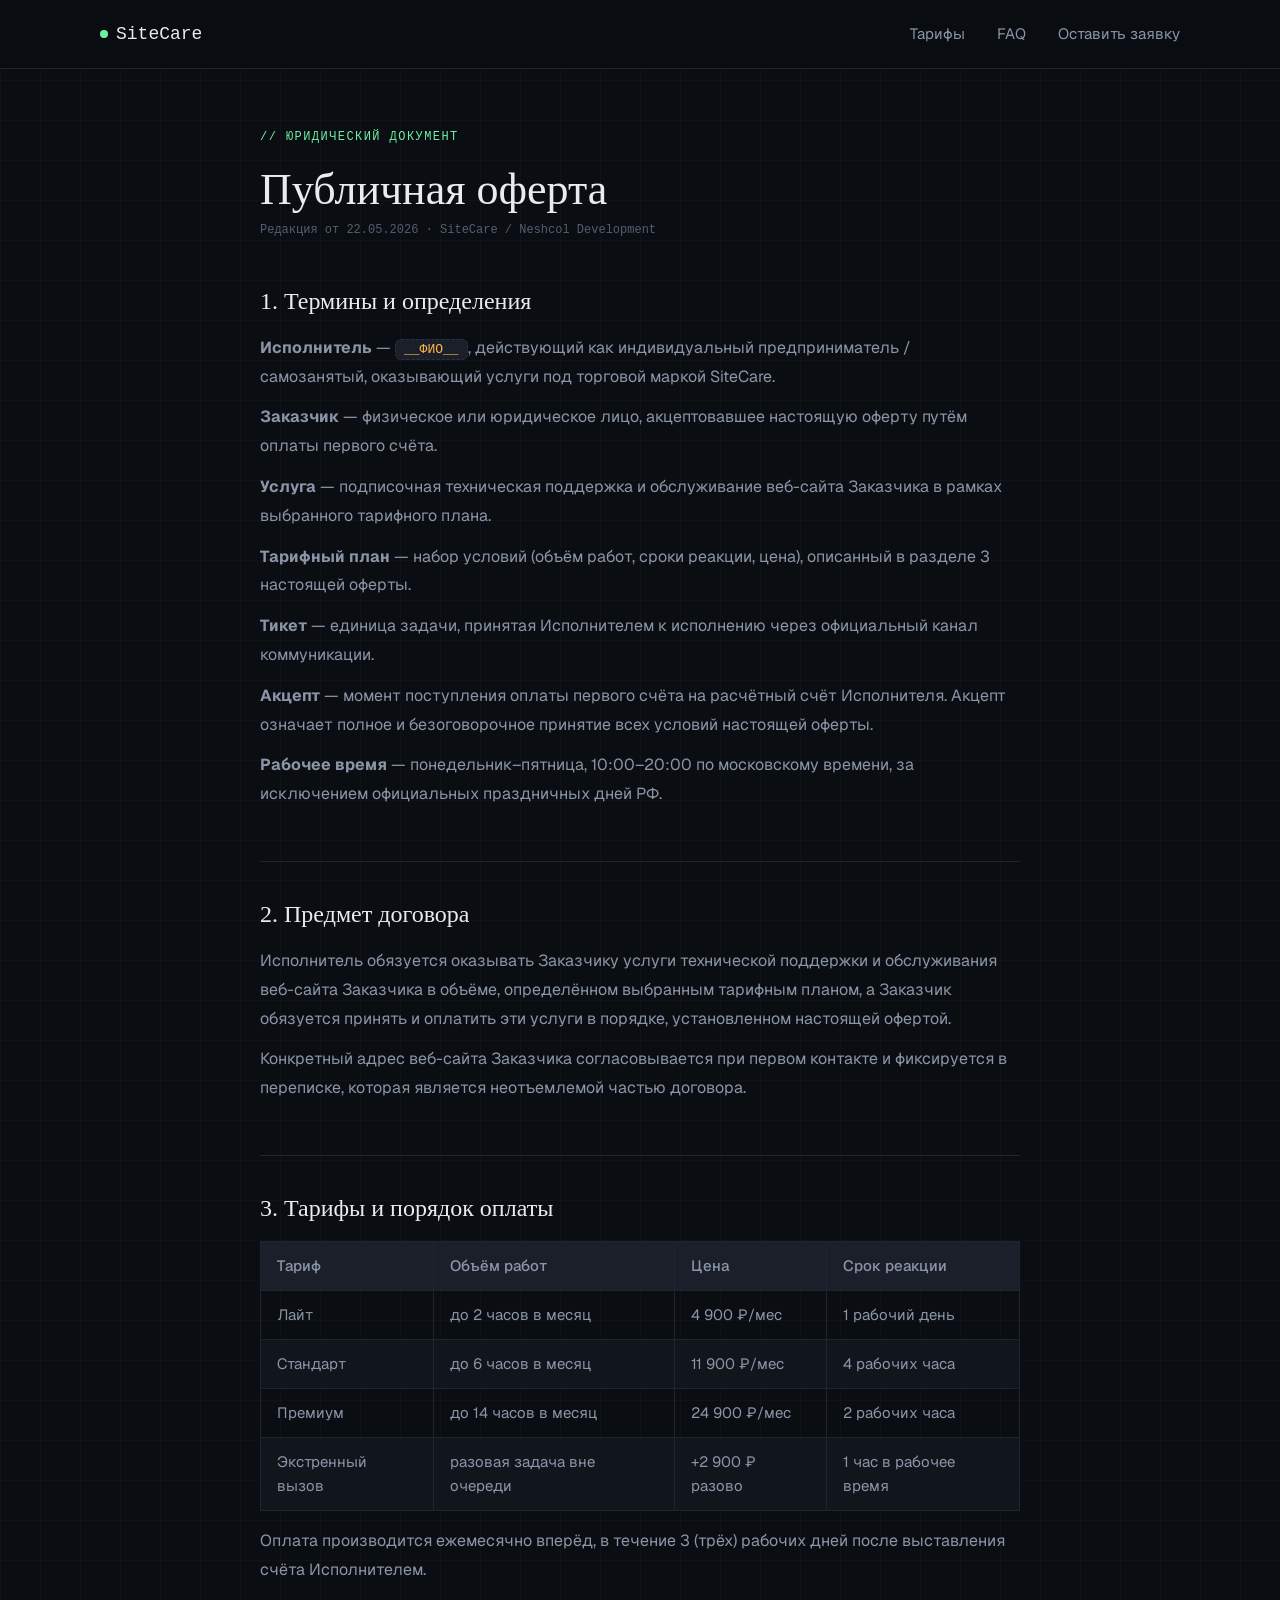
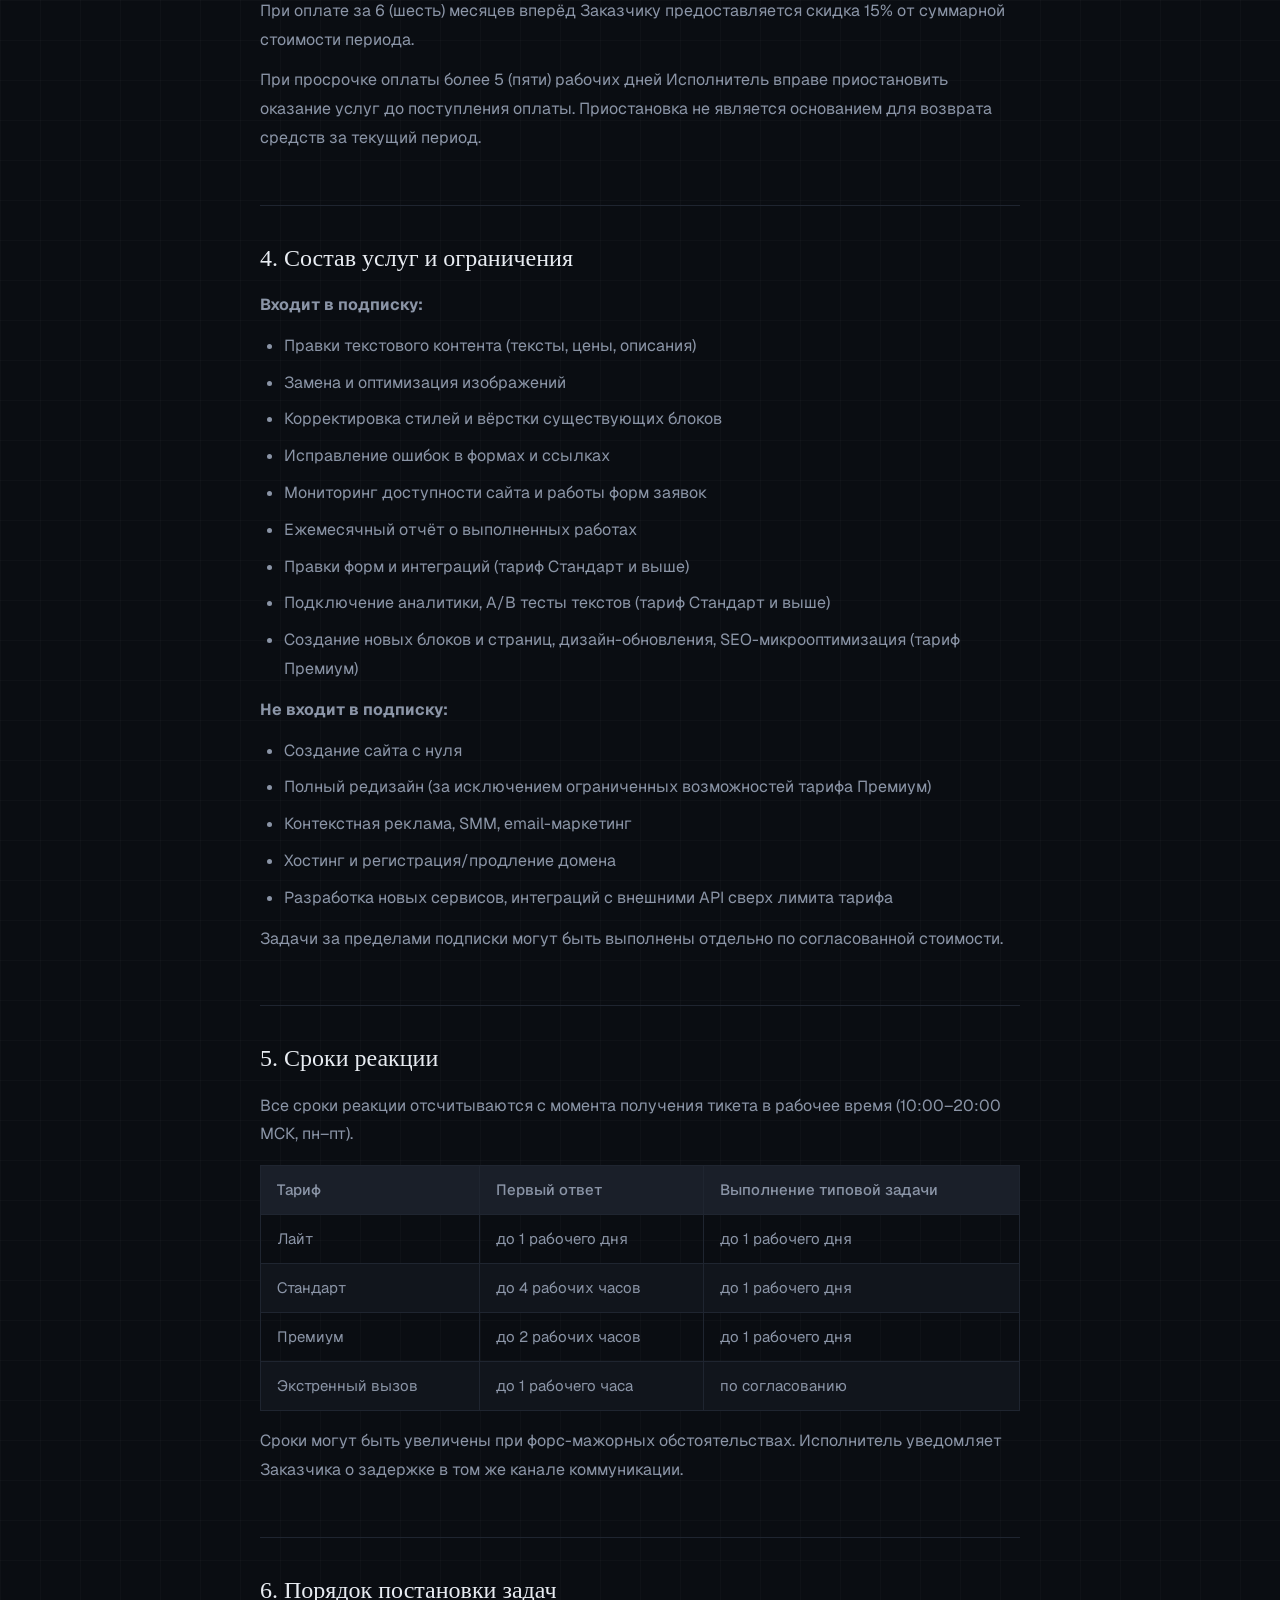
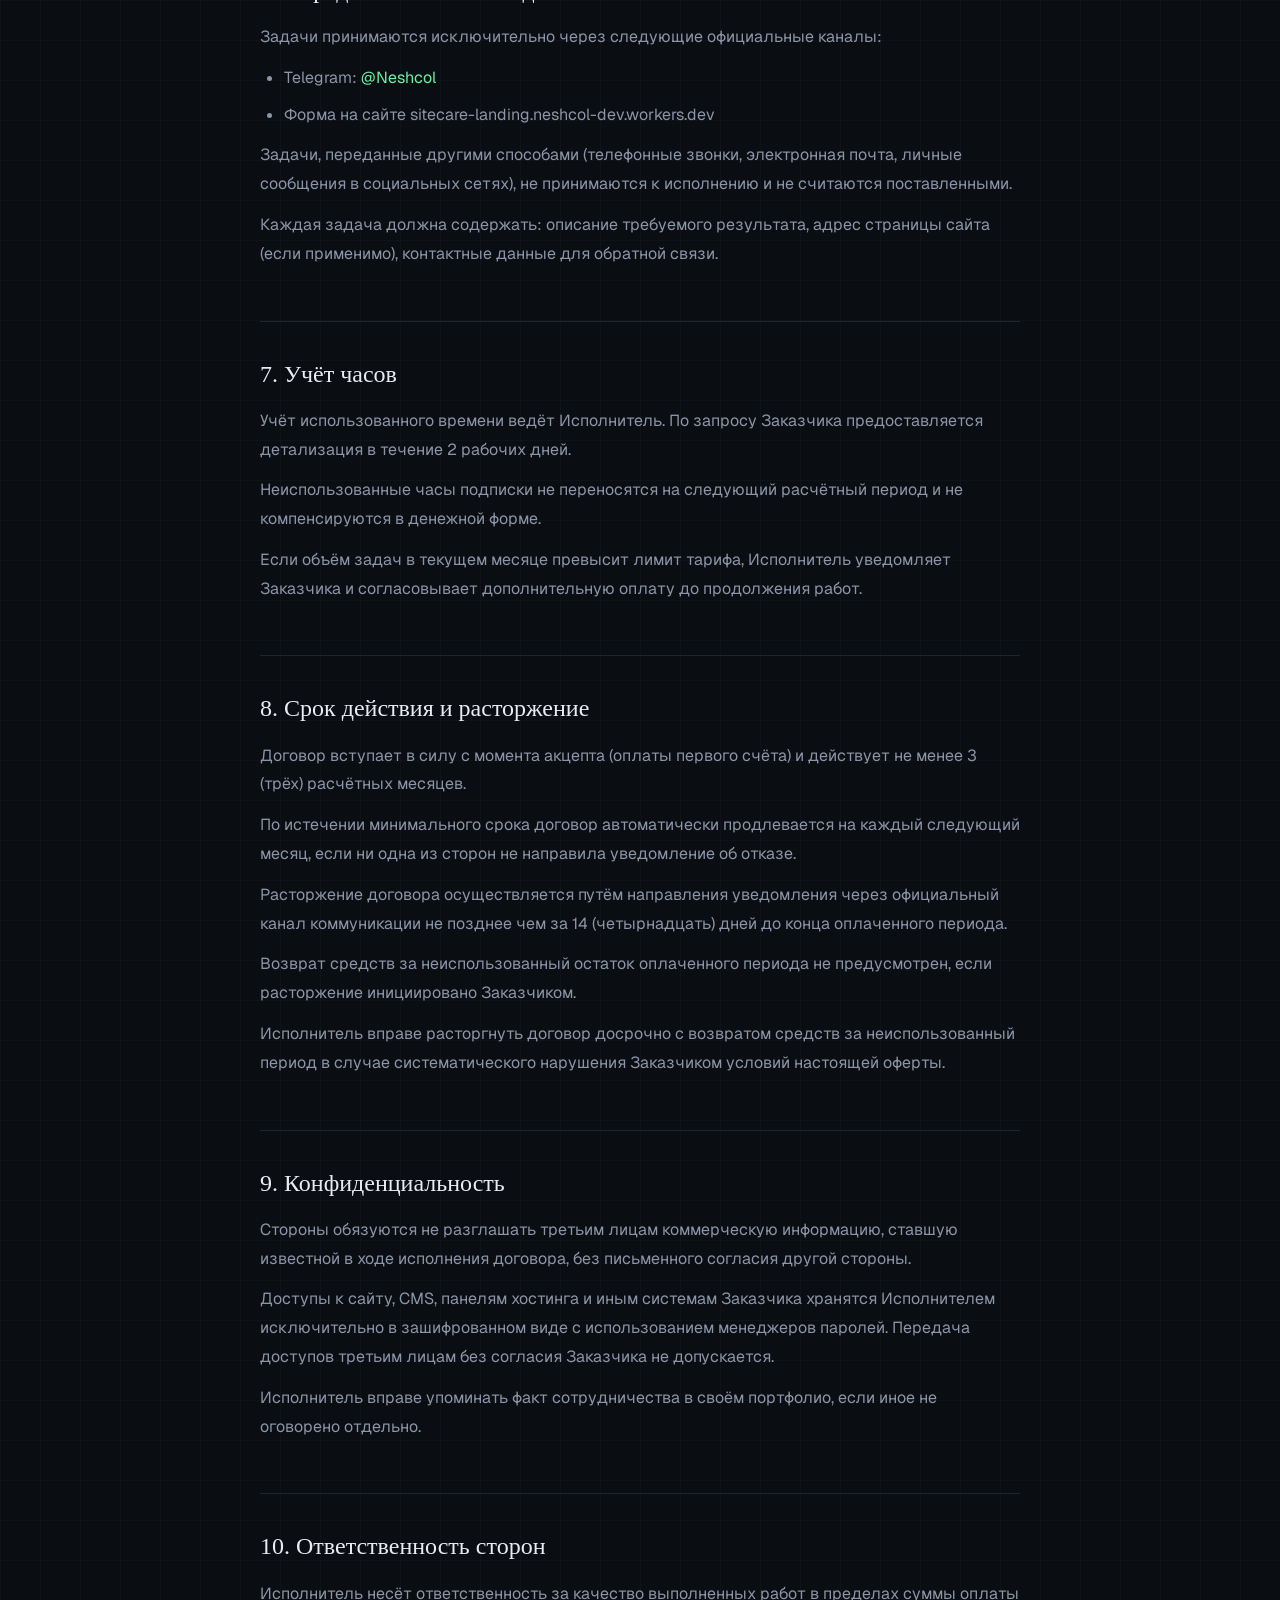
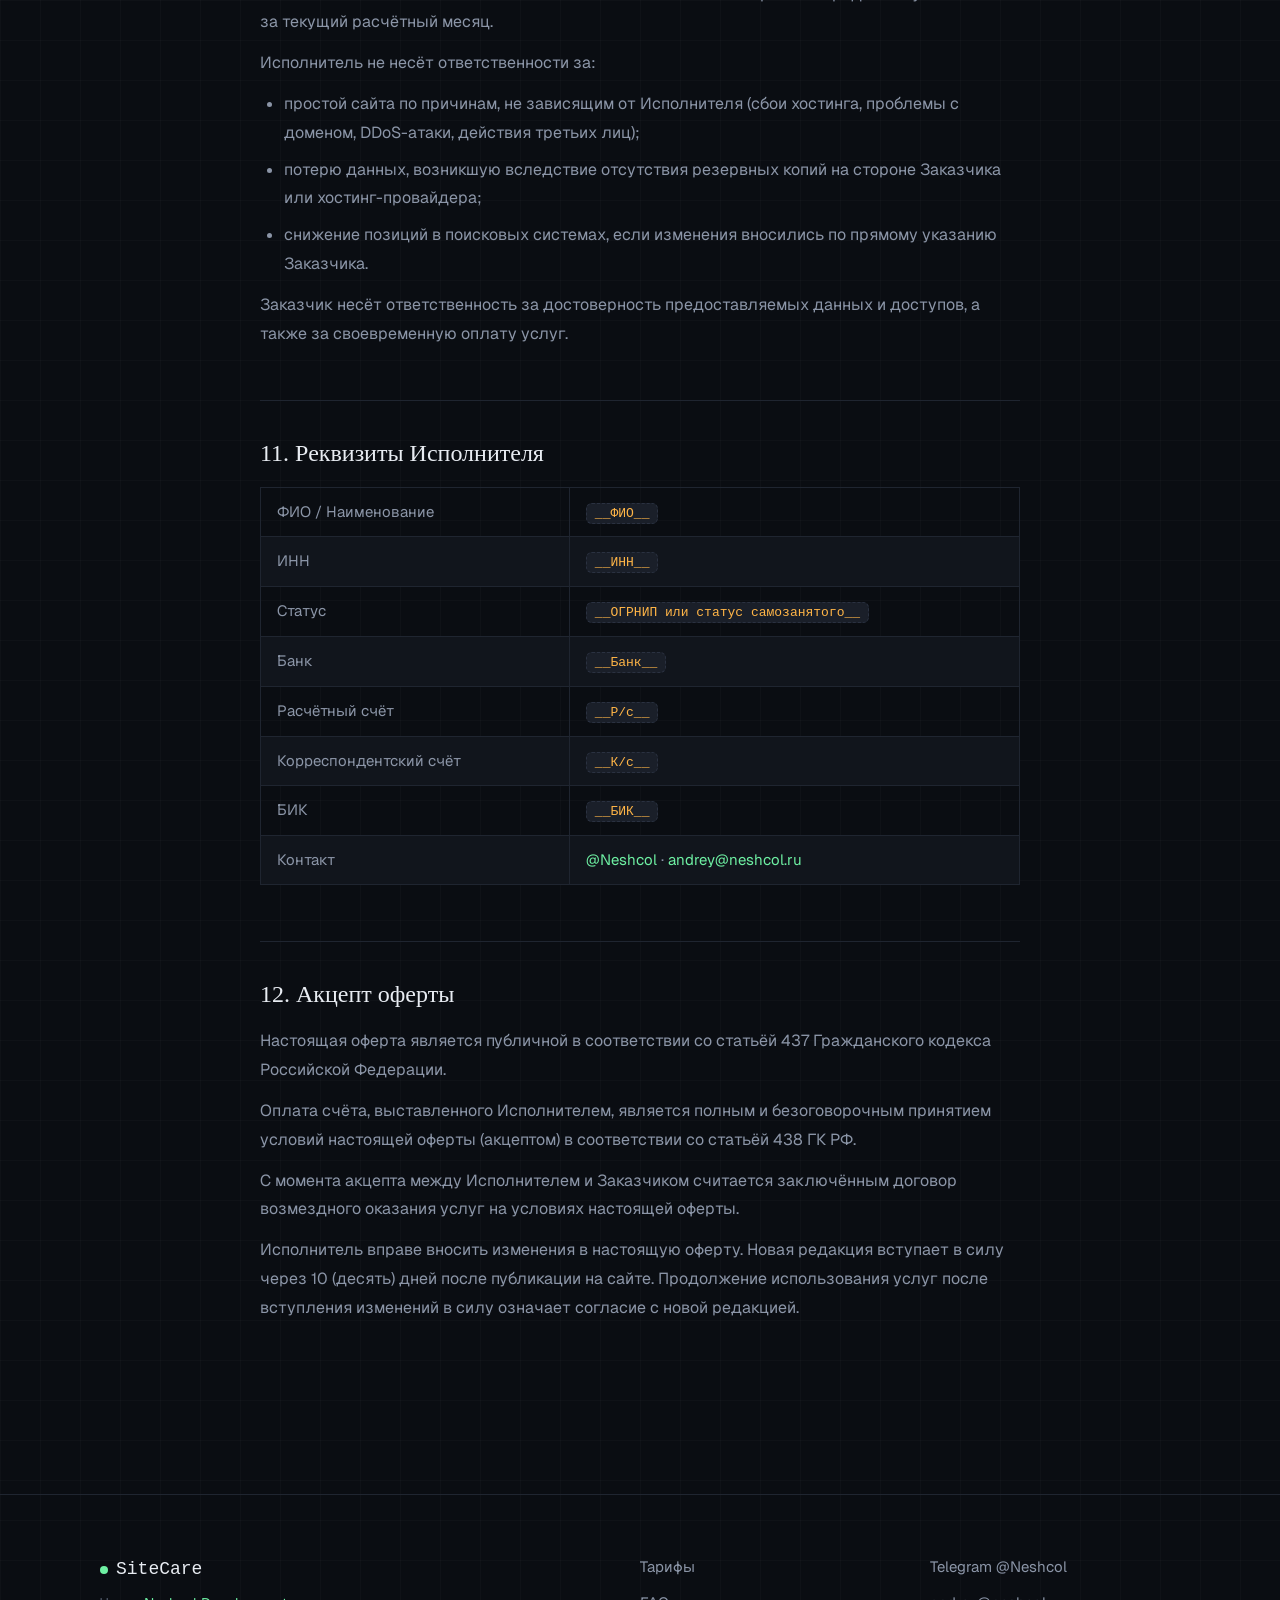
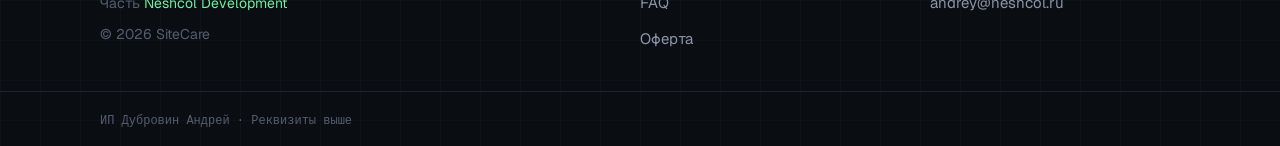
==== legal/offer.html @ 2d954d1c "Rebuild landing per SITECARE_BUILD.md v2.0 - New index.html: 6 sections (hero, pain, how, pricing, l" ====
<!DOCTYPE html>
<html lang="ru">
<head>
  <meta charset="UTF-8">
  <meta name="viewport" content="width=device-width, initial-scale=1.0">
  <title>Публичная оферта — SiteCare</title>
  <meta name="description" content="Публичная оферта на оказание услуг подписочной технической поддержки сайтов SiteCare.">
  <link rel="icon" href="../favicon.svg" type="image/svg+xml">
  <link rel="preconnect" href="https://fonts.bunny.net">
  <link href="https://fonts.bunny.net/css?family=instrument-serif:400,400i|geist:300,400,500|jetbrains-mono:400,500" rel="stylesheet">
  <link rel="stylesheet" href="../styles.css">
</head>
<body>

<header class="site-header">
  <div class="container">
    <a href="../" class="logo">
      <span class="logo-dot"></span>
      SiteCare
    </a>
    <nav class="site-nav">
      <a href="../#pricing">Тарифы</a>
      <a href="../#faq">FAQ</a>
      <a href="../#cta">Оставить заявку</a>
    </nav>
    <button class="burger" aria-label="Меню">
      <span></span><span></span><span></span>
    </button>
  </div>
</header>

<main>
  <div class="container offer-content">

    <p class="mono-label">// ЮРИДИЧЕСКИЙ ДОКУМЕНТ</p>
    <h1>Публичная оферта</h1>
    <p class="offer-meta">Редакция от 22.05.2026 · SiteCare / Neshcol Development</p>

    <div class="offer-section">
      <h2>1. Термины и определения</h2>
      <p><strong>Исполнитель</strong> — <span class="placeholder">__ФИО__</span>, действующий как индивидуальный предприниматель / самозанятый, оказывающий услуги под торговой маркой SiteCare.</p>
      <p><strong>Заказчик</strong> — физическое или юридическое лицо, акцептовавшее настоящую оферту путём оплаты первого счёта.</p>
      <p><strong>Услуга</strong> — подписочная техническая поддержка и обслуживание веб-сайта Заказчика в рамках выбранного тарифного плана.</p>
      <p><strong>Тарифный план</strong> — набор условий (объём работ, сроки реакции, цена), описанный в разделе 3 настоящей оферты.</p>
      <p><strong>Тикет</strong> — единица задачи, принятая Исполнителем к исполнению через официальный канал коммуникации.</p>
      <p><strong>Акцепт</strong> — момент поступления оплаты первого счёта на расчётный счёт Исполнителя. Акцепт означает полное и безоговорочное принятие всех условий настоящей оферты.</p>
      <p><strong>Рабочее время</strong> — понедельник–пятница, 10:00–20:00 по московскому времени, за исключением официальных праздничных дней РФ.</p>
    </div>

    <div class="offer-section">
      <h2>2. Предмет договора</h2>
      <p>Исполнитель обязуется оказывать Заказчику услуги технической поддержки и обслуживания веб-сайта Заказчика в объёме, определённом выбранным тарифным планом, а Заказчик обязуется принять и оплатить эти услуги в порядке, установленном настоящей офертой.</p>
      <p>Конкретный адрес веб-сайта Заказчика согласовывается при первом контакте и фиксируется в переписке, которая является неотъемлемой частью договора.</p>
    </div>

    <div class="offer-section">
      <h2>3. Тарифы и порядок оплаты</h2>

      <table class="offer-table">
        <thead>
          <tr>
            <th>Тариф</th>
            <th>Объём работ</th>
            <th>Цена</th>
            <th>Срок реакции</th>
          </tr>
        </thead>
        <tbody>
          <tr>
            <td>Лайт</td>
            <td>до 2 часов в месяц</td>
            <td>4 900 ₽/мес</td>
            <td>1 рабочий день</td>
          </tr>
          <tr>
            <td>Стандарт</td>
            <td>до 6 часов в месяц</td>
            <td>11 900 ₽/мес</td>
            <td>4 рабочих часа</td>
          </tr>
          <tr>
            <td>Премиум</td>
            <td>до 14 часов в месяц</td>
            <td>24 900 ₽/мес</td>
            <td>2 рабочих часа</td>
          </tr>
          <tr>
            <td>Экстренный вызов</td>
            <td>разовая задача вне очереди</td>
            <td>+2 900 ₽ разово</td>
            <td>1 час в рабочее время</td>
          </tr>
        </tbody>
      </table>

      <p>Оплата производится ежемесячно вперёд, в течение 3 (трёх) рабочих дней после выставления счёта Исполнителем.</p>
      <p>При оплате за 6 (шесть) месяцев вперёд Заказчику предоставляется скидка 15% от суммарной стоимости периода.</p>
      <p>При просрочке оплаты более 5 (пяти) рабочих дней Исполнитель вправе приостановить оказание услуг до поступления оплаты. Приостановка не является основанием для возврата средств за текущий период.</p>
    </div>

    <div class="offer-section">
      <h2>4. Состав услуг и ограничения</h2>
      <p><strong>Входит в подписку:</strong></p>
      <ul>
        <li>Правки текстового контента (тексты, цены, описания)</li>
        <li>Замена и оптимизация изображений</li>
        <li>Корректировка стилей и вёрстки существующих блоков</li>
        <li>Исправление ошибок в формах и ссылках</li>
        <li>Мониторинг доступности сайта и работы форм заявок</li>
        <li>Ежемесячный отчёт о выполненных работах</li>
        <li>Правки форм и интеграций (тариф Стандарт и выше)</li>
        <li>Подключение аналитики, A/B тесты текстов (тариф Стандарт и выше)</li>
        <li>Создание новых блоков и страниц, дизайн-обновления, SEO-микрооптимизация (тариф Премиум)</li>
      </ul>
      <p><strong>Не входит в подписку:</strong></p>
      <ul>
        <li>Создание сайта с нуля</li>
        <li>Полный редизайн (за исключением ограниченных возможностей тарифа Премиум)</li>
        <li>Контекстная реклама, SMM, email-маркетинг</li>
        <li>Хостинг и регистрация/продление домена</li>
        <li>Разработка новых сервисов, интеграций с внешними API сверх лимита тарифа</li>
      </ul>
      <p>Задачи за пределами подписки могут быть выполнены отдельно по согласованной стоимости.</p>
    </div>

    <div class="offer-section">
      <h2>5. Сроки реакции</h2>
      <p>Все сроки реакции отсчитываются с момента получения тикета в рабочее время (10:00–20:00 МСК, пн–пт).</p>
      <table class="offer-table">
        <thead>
          <tr>
            <th>Тариф</th>
            <th>Первый ответ</th>
            <th>Выполнение типовой задачи</th>
          </tr>
        </thead>
        <tbody>
          <tr>
            <td>Лайт</td>
            <td>до 1 рабочего дня</td>
            <td>до 1 рабочего дня</td>
          </tr>
          <tr>
            <td>Стандарт</td>
            <td>до 4 рабочих часов</td>
            <td>до 1 рабочего дня</td>
          </tr>
          <tr>
            <td>Премиум</td>
            <td>до 2 рабочих часов</td>
            <td>до 1 рабочего дня</td>
          </tr>
          <tr>
            <td>Экстренный вызов</td>
            <td>до 1 рабочего часа</td>
            <td>по согласованию</td>
          </tr>
        </tbody>
      </table>
      <p>Сроки могут быть увеличены при форс-мажорных обстоятельствах. Исполнитель уведомляет Заказчика о задержке в том же канале коммуникации.</p>
    </div>

    <div class="offer-section">
      <h2>6. Порядок постановки задач</h2>
      <p>Задачи принимаются исключительно через следующие официальные каналы:</p>
      <ul>
        <li>Telegram: <a href="https://t.me/Neshcol">@Neshcol</a></li>
        <li>Форма на сайте sitecare-landing.neshcol-dev.workers.dev</li>
      </ul>
      <p>Задачи, переданные другими способами (телефонные звонки, электронная почта, личные сообщения в социальных сетях), не принимаются к исполнению и не считаются поставленными.</p>
      <p>Каждая задача должна содержать: описание требуемого результата, адрес страницы сайта (если применимо), контактные данные для обратной связи.</p>
    </div>

    <div class="offer-section">
      <h2>7. Учёт часов</h2>
      <p>Учёт использованного времени ведёт Исполнитель. По запросу Заказчика предоставляется детализация в течение 2 рабочих дней.</p>
      <p>Неиспользованные часы подписки не переносятся на следующий расчётный период и не компенсируются в денежной форме.</p>
      <p>Если объём задач в текущем месяце превысит лимит тарифа, Исполнитель уведомляет Заказчика и согласовывает дополнительную оплату до продолжения работ.</p>
    </div>

    <div class="offer-section">
      <h2>8. Срок действия и расторжение</h2>
      <p>Договор вступает в силу с момента акцепта (оплаты первого счёта) и действует не менее 3 (трёх) расчётных месяцев.</p>
      <p>По истечении минимального срока договор автоматически продлевается на каждый следующий месяц, если ни одна из сторон не направила уведомление об отказе.</p>
      <p>Расторжение договора осуществляется путём направления уведомления через официальный канал коммуникации не позднее чем за 14 (четырнадцать) дней до конца оплаченного периода.</p>
      <p>Возврат средств за неиспользованный остаток оплаченного периода не предусмотрен, если расторжение инициировано Заказчиком.</p>
      <p>Исполнитель вправе расторгнуть договор досрочно с возвратом средств за неиспользованный период в случае систематического нарушения Заказчиком условий настоящей оферты.</p>
    </div>

    <div class="offer-section">
      <h2>9. Конфиденциальность</h2>
      <p>Стороны обязуются не разглашать третьим лицам коммерческую информацию, ставшую известной в ходе исполнения договора, без письменного согласия другой стороны.</p>
      <p>Доступы к сайту, CMS, панелям хостинга и иным системам Заказчика хранятся Исполнителем исключительно в зашифрованном виде с использованием менеджеров паролей. Передача доступов третьим лицам без согласия Заказчика не допускается.</p>
      <p>Исполнитель вправе упоминать факт сотрудничества в своём портфолио, если иное не оговорено отдельно.</p>
    </div>

    <div class="offer-section">
      <h2>10. Ответственность сторон</h2>
      <p>Исполнитель несёт ответственность за качество выполненных работ в пределах суммы оплаты за текущий расчётный месяц.</p>
      <p>Исполнитель не несёт ответственности за:</p>
      <ul>
        <li>простой сайта по причинам, не зависящим от Исполнителя (сбои хостинга, проблемы с доменом, DDoS-атаки, действия третьих лиц);</li>
        <li>потерю данных, возникшую вследствие отсутствия резервных копий на стороне Заказчика или хостинг-провайдера;</li>
        <li>снижение позиций в поисковых системах, если изменения вносились по прямому указанию Заказчика.</li>
      </ul>
      <p>Заказчик несёт ответственность за достоверность предоставляемых данных и доступов, а также за своевременную оплату услуг.</p>
    </div>

    <div class="offer-section">
      <h2>11. Реквизиты Исполнителя</h2>
      <table class="offer-table">
        <tbody>
          <tr><td>ФИО / Наименование</td><td><span class="placeholder">__ФИО__</span></td></tr>
          <tr><td>ИНН</td><td><span class="placeholder">__ИНН__</span></td></tr>
          <tr><td>Статус</td><td><span class="placeholder">__ОГРНИП или статус самозанятого__</span></td></tr>
          <tr><td>Банк</td><td><span class="placeholder">__Банк__</span></td></tr>
          <tr><td>Расчётный счёт</td><td><span class="placeholder">__Р/с__</span></td></tr>
          <tr><td>Корреспондентский счёт</td><td><span class="placeholder">__К/с__</span></td></tr>
          <tr><td>БИК</td><td><span class="placeholder">__БИК__</span></td></tr>
          <tr><td>Контакт</td><td><a href="https://t.me/Neshcol">@Neshcol</a> · <a href="mailto:andrey@neshcol.ru">andrey@neshcol.ru</a></td></tr>
        </tbody>
      </table>
    </div>

    <div class="offer-section">
      <h2>12. Акцепт оферты</h2>
      <p>Настоящая оферта является публичной в соответствии со статьёй 437 Гражданского кодекса Российской Федерации.</p>
      <p>Оплата счёта, выставленного Исполнителем, является полным и безоговорочным принятием условий настоящей оферты (акцептом) в соответствии со статьёй 438 ГК РФ.</p>
      <p>С момента акцепта между Исполнителем и Заказчиком считается заключённым договор возмездного оказания услуг на условиях настоящей оферты.</p>
      <p>Исполнитель вправе вносить изменения в настоящую оферту. Новая редакция вступает в силу через 10 (десять) дней после публикации на сайте. Продолжение использования услуг после вступления изменений в силу означает согласие с новой редакцией.</p>
    </div>

  </div>
</main>

<footer class="site-footer">
  <div class="container footer-inner">

    <div class="footer-brand">
      <a href="../" class="logo">
        <span class="logo-dot"></span>SiteCare
      </a>
      <p>Часть <a href="https://neshcol.ru" target="_blank">Neshcol Development</a></p>
      <p class="copyright">© 2026 SiteCare</p>
    </div>

    <nav class="footer-nav">
      <a href="../#pricing">Тарифы</a>
      <a href="../#faq">FAQ</a>
      <a href="offer.html">Оферта</a>
    </nav>

    <div class="footer-contacts">
      <a href="https://t.me/Neshcol" target="_blank">Telegram @Neshcol</a>
      <a href="mailto:andrey@neshcol.ru">andrey@neshcol.ru</a>
    </div>

  </div>
  <div class="footer-bottom">
    <div class="container">
      <p class="mono">ИП Дубровин Андрей · Реквизиты выше</p>
    </div>
  </div>
</footer>

<script>
  document.querySelector('.burger')?.addEventListener('click', () => {
    document.querySelector('.site-nav').classList.toggle('open');
  });
</script>

</body>
</html>
---- styles.css ----
/* ===== ДИЗАЙН-СИСТЕМА SITECARE =====
   Концепция: тёмная диспетчерская / NOC-room
   Метафора: твой сайт под наблюдением 24/7
   Никаких пурпурных градиентов, никакого AI-slop */

:root {
  /* Фоны */
  --bg-deep:     #0a0d12;
  --bg-panel:    #11151c;
  --bg-elevated: #1a1f29;

  /* Границы */
  --border-subtle: #1f2530;
  --border-strong: #2a3140;

  /* Текст */
  --text-primary:   #e8ecf2;
  --text-secondary: #8b95a7;
  --text-muted:     #555e6f;

  /* Акцент — мятно-зелёный «всё работает» */
  --signal:     #6ef0a3;
  --signal-dim: rgba(110, 240, 163, 0.1);
  --warning:    #ffb547;
  --danger:     #ff6b6b;

  /* Радиусы */
  --r-sm: 6px;
  --r-md: 12px;
  --r-lg: 20px;

  /* Шрифты */
  --font-display: 'Instrument Serif', Georgia, serif;
  --font-body:    'Geist', -apple-system, system-ui, sans-serif;
  --font-mono:    'JetBrains Mono', ui-monospace, Menlo, monospace;

  /* Отступы */
  --section-py: clamp(64px, 10vw, 120px);
  --container:  1200px;
  --gap-md:     24px;
}

*, *::before, *::after { box-sizing: border-box; margin: 0; padding: 0; }

html { scroll-behavior: smooth; }

body {
  background: var(--bg-deep);
  color: var(--text-primary);
  font-family: var(--font-body);
  font-size: 17px;
  line-height: 1.6;
  -webkit-font-smoothing: antialiased;

  /* Тонкая сетка на фоне */
  background-image:
    linear-gradient(rgba(255,255,255,0.02) 1px, transparent 1px),
    linear-gradient(90deg, rgba(255,255,255,0.02) 1px, transparent 1px);
  background-size: 40px 40px;
}

img, svg { display: block; max-width: 100%; }
a { color: var(--signal); text-decoration: none; }
a:hover { text-decoration: underline; }

/* ===== УТИЛИТЫ ===== */

.container {
  max-width: var(--container);
  margin: 0 auto;
  padding: 0 clamp(20px, 5vw, 60px);
}

.mono {
  font-family: var(--font-mono);
  font-size: 13px;
}

.mono-label {
  font-family: var(--font-mono);
  font-size: 12px;
  text-transform: uppercase;
  letter-spacing: 0.12em;
  color: var(--signal);
  margin-bottom: 20px;
}

h1, h2, h3 {
  font-family: var(--font-display);
  font-weight: 400;
  line-height: 1.05;
  color: var(--text-primary);
}

h1 { font-size: clamp(40px, 7vw, 80px); }
h2 { font-size: clamp(30px, 5vw, 54px); margin-bottom: 48px; }
h3 { font-size: clamp(20px, 2.5vw, 26px); margin-bottom: 12px; }

/* Пульсирующая зелёная точка */
.dot, .logo-dot {
  display: inline-block;
  width: 8px;
  height: 8px;
  background: var(--signal);
  border-radius: 50%;
  animation: pulse 2s ease-in-out infinite;
}

@keyframes pulse {
  0%, 100% { opacity: 1; box-shadow: 0 0 0 0 var(--signal-dim); }
  50%       { opacity: 0.7; box-shadow: 0 0 0 6px transparent; }
}

/* Fade-in анимация */
@keyframes fadeUp {
  from { opacity: 0; transform: translateY(20px); }
  to   { opacity: 1; transform: translateY(0); }
}

.fade-up { animation: fadeUp 0.6s ease both; }

/* ===== КНОПКИ ===== */

.btn {
  display: inline-flex;
  align-items: center;
  gap: 8px;
  padding: 14px 28px;
  border-radius: var(--r-md);
  font-family: var(--font-body);
  font-size: 16px;
  font-weight: 500;
  cursor: pointer;
  border: none;
  transition: all 0.2s ease;
  white-space: nowrap;
  text-decoration: none;
}

.btn-primary {
  background: var(--signal);
  color: var(--bg-deep);
}
.btn-primary:hover {
  background: #88f5b8;
  transform: translateY(-1px);
  box-shadow: 0 8px 24px rgba(110,240,163,0.25);
}

.btn-outline {
  background: transparent;
  color: var(--text-primary);
  border: 1px solid var(--border-strong);
}
.btn-outline:hover {
  border-color: var(--signal);
  color: var(--signal);
}

.btn-ghost {
  background: transparent;
  color: var(--text-secondary);
  padding-left: 0;
  padding-right: 0;
}
.btn-ghost:hover { color: var(--text-primary); }

.btn-lg { padding: 18px 36px; font-size: 17px; }
.btn-full { width: 100%; justify-content: center; }

.btn:disabled {
  opacity: 0.5;
  cursor: not-allowed;
  transform: none;
}

/* ===== HEADER ===== */

.site-header {
  position: fixed;
  top: 0; left: 0; right: 0;
  z-index: 100;
  background: rgba(10, 13, 18, 0.85);
  backdrop-filter: blur(12px);
  border-bottom: 1px solid var(--border-subtle);
}

.site-header .container {
  display: flex;
  align-items: center;
  gap: 32px;
  height: 68px;
}

.logo {
  font-family: var(--font-mono);
  font-size: 18px;
  font-weight: 500;
  color: var(--text-primary);
  display: flex;
  align-items: center;
  gap: 8px;
  text-decoration: none;
  flex-shrink: 0;
}

.site-nav {
  display: flex;
  gap: 32px;
  margin-left: auto;
}

.site-nav a {
  color: var(--text-secondary);
  font-size: 15px;
  transition: color 0.2s;
}
.site-nav a:hover { color: var(--text-primary); text-decoration: none; }

.nav-cta { margin-left: 8px; padding: 10px 22px; font-size: 15px; }

.burger {
  display: none;
  flex-direction: column;
  gap: 5px;
  background: none;
  border: none;
  cursor: pointer;
  padding: 4px;
  margin-left: auto;
}
.burger span {
  display: block;
  width: 24px;
  height: 2px;
  background: var(--text-primary);
  border-radius: 2px;
}

/* ===== HERO ===== */

.hero {
  padding: calc(68px + 80px) 0 100px;
  overflow: hidden;
}

.hero-inner {
  display: grid;
  grid-template-columns: 1fr 1fr;
  gap: 80px;
  align-items: center;
}

.hero-text { animation: fadeUp 0.7s ease both; }

.hero h1 { margin-bottom: 24px; }
.hero-sub { font-size: 18px; color: var(--text-secondary); margin-bottom: 40px; max-width: 480px; }

.hero-actions {
  display: flex;
  gap: 16px;
  flex-wrap: wrap;
  margin-bottom: 32px;
}

.hero-badges {
  display: flex;
  gap: 20px;
  flex-wrap: wrap;
}

.badge {
  display: flex;
  align-items: center;
  gap: 6px;
  font-family: var(--font-mono);
  font-size: 13px;
  color: var(--text-secondary);
}

/* Dashboard mock */
.hero-visual {
  animation: fadeUp 0.7s 0.2s ease both;
}

.dashboard-mock {
  background: var(--bg-panel);
  border: 1px solid var(--border-strong);
  border-radius: var(--r-lg);
  padding: 24px;
  box-shadow: 0 32px 80px rgba(0,0,0,0.4);
}

.mock-header {
  display: flex;
  justify-content: space-between;
  align-items: center;
  margin-bottom: 20px;
  padding-bottom: 16px;
  border-bottom: 1px solid var(--border-subtle);
}

.mock-title { color: var(--text-muted); font-size: 12px; }
.mock-status { font-family: var(--font-mono); font-size: 12px; color: var(--signal); }

.mock-rows { display: flex; flex-direction: column; gap: 12px; }

.mock-row {
  display: flex;
  justify-content: space-between;
  align-items: center;
  padding: 10px 14px;
  background: var(--bg-elevated);
  border-radius: var(--r-sm);
  border: 1px solid var(--border-subtle);
  transition: border-color 0.2s;
}
.mock-row:hover { border-color: var(--border-strong); }

.mock-site { font-family: var(--font-mono); font-size: 13px; color: var(--text-secondary); }
.mock-ok   { font-family: var(--font-mono); font-size: 12px; color: var(--signal); }
.mock-warn { font-family: var(--font-mono); font-size: 12px; color: var(--warning); }

.mock-footer {
  margin-top: 16px;
  padding-top: 14px;
  border-top: 1px solid var(--border-subtle);
  color: var(--text-muted);
  font-size: 11px;
}

/* ===== СЕКЦИИ ===== */

section { padding: var(--section-py) 0; }

/* Боли */
.pain-grid {
  display: grid;
  grid-template-columns: repeat(auto-fit, minmax(280px, 1fr));
  gap: 16px;
}

.pain-card {
  background: var(--bg-panel);
  border: 1px solid var(--border-subtle);
  border-radius: var(--r-md);
  padding: 28px;
  transition: border-color 0.2s, transform 0.2s;
}
.pain-card:hover {
  border-color: var(--border-strong);
  transform: translateY(-2px);
}

.pain-quote {
  font-style: italic;
  color: var(--text-secondary);
  margin-bottom: 16px;
  font-size: 16px;
  line-height: 1.6;
}
.pain-resolve {
  font-family: var(--font-mono);
  font-size: 13px;
  color: var(--signal);
}

/* Шаги */
.steps {
  display: flex;
  align-items: flex-start;
  gap: 32px;
}

.step {
  flex: 1;
  background: var(--bg-panel);
  border: 1px solid var(--border-subtle);
  border-radius: var(--r-md);
  padding: 32px;
}

.step-num {
  font-size: 40px;
  color: var(--signal);
  margin-bottom: 16px;
  line-height: 1;
}

.step p { color: var(--text-secondary); font-size: 15px; }
.step-time { margin-top: 16px; color: var(--text-muted); }

.step-arrow {
  font-size: 24px;
  color: var(--border-strong);
  margin-top: 48px;
  flex-shrink: 0;
}

/* Тарифы */
.pricing-grid {
  display: grid;
  grid-template-columns: repeat(3, 1fr);
  gap: 20px;
  margin-bottom: 32px;
}

.plan {
  background: var(--bg-panel);
  border: 1px solid var(--border-subtle);
  border-radius: var(--r-lg);
  padding: 36px 28px;
  display: flex;
  flex-direction: column;
  gap: 16px;
  transition: border-color 0.2s;
}
.plan:hover { border-color: var(--border-strong); }

.plan-featured {
  border-color: var(--signal);
  box-shadow: 0 0 0 1px var(--signal), 0 24px 60px rgba(110,240,163,0.08);
}

.plan-badge {
  font-family: var(--font-mono);
  font-size: 11px;
  letter-spacing: 0.12em;
  color: var(--signal);
}

.plan-name { font-size: 22px; }

.plan-price {
  font-size: 36px;
  color: var(--text-primary);
}
.plan-price span { font-size: 16px; color: var(--text-secondary); }

.plan-hours { font-size: 14px; color: var(--text-muted); }

.plan-features {
  list-style: none;
  flex: 1;
  display: flex;
  flex-direction: column;
  gap: 10px;
}

.plan-features li {
  font-size: 15px;
  color: var(--text-secondary);
  padding-left: 20px;
  position: relative;
}
.plan-features li::before {
  content: '✓';
  position: absolute;
  left: 0;
  color: var(--signal);
  font-size: 13px;
}

.plan-cta { margin-top: auto; }

.pricing-note {
  font-size: 14px;
  color: var(--text-muted);
  text-align: center;
  max-width: 600px;
  margin: 0 auto;
}

/* Границы */
.limits-list {
  list-style: none;
  display: flex;
  flex-direction: column;
  gap: 16px;
  max-width: 640px;
  margin-bottom: 24px;
}
.limits-list li {
  padding-left: 24px;
  position: relative;
  color: var(--text-secondary);
}
.limits-list li::before {
  content: '—';
  position: absolute;
  left: 0;
  color: var(--text-muted);
}
.limits-note {
  font-size: 15px;
  color: var(--text-muted);
  font-style: italic;
}

/* FAQ */
.faq-list {
  max-width: 760px;
  display: flex;
  flex-direction: column;
  gap: 2px;
}

.faq-item {
  background: var(--bg-panel);
  border: 1px solid var(--border-subtle);
  border-radius: var(--r-md);
  overflow: hidden;
}

.faq-item summary {
  padding: 22px 28px;
  cursor: pointer;
  font-size: 17px;
  font-weight: 500;
  list-style: none;
  display: flex;
  justify-content: space-between;
  align-items: center;
  transition: color 0.2s;
}
.faq-item summary::-webkit-details-marker { display: none; }
.faq-item summary::after {
  content: '+';
  font-size: 20px;
  color: var(--text-muted);
  transition: transform 0.2s;
  flex-shrink: 0;
}
.faq-item[open] summary::after { transform: rotate(45deg); }
.faq-item summary:hover { color: var(--signal); }

.faq-item p {
  padding: 0 28px 22px;
  color: var(--text-secondary);
  font-size: 16px;
  line-height: 1.7;
}

/* Финальный CTA */
.final-cta {
  background: var(--bg-panel);
  border-top: 1px solid var(--border-subtle);
  border-bottom: 1px solid var(--border-subtle);
  text-align: center;
}
.final-cta h2 { margin-bottom: 16px; }
.final-cta > .container > p {
  color: var(--text-secondary);
  font-size: 18px;
  margin-bottom: 40px;
}

/* ===== ФОРМЫ ===== */

.form-wrapper { position: relative; }

.cta-form .form-row {
  display: flex;
  gap: 12px;
  max-width: 720px;
  margin: 0 auto;
}

input, textarea {
  width: 100%;
  background: var(--bg-elevated);
  border: 1px solid var(--border-strong);
  border-radius: var(--r-md);
  padding: 14px 18px;
  color: var(--text-primary);
  font-family: var(--font-body);
  font-size: 16px;
  outline: none;
  transition: border-color 0.2s, box-shadow 0.2s;
}

input::placeholder, textarea::placeholder { color: var(--text-muted); }

input:focus, textarea:focus {
  border-color: var(--signal);
  box-shadow: 0 0 0 3px var(--signal-dim);
}

textarea { resize: vertical; min-height: 90px; }

.form-field { display: flex; flex-direction: column; gap: 8px; margin-bottom: 16px; }
.form-field label { font-size: 14px; color: var(--text-secondary); }
.form-field .optional { color: var(--text-muted); }

.form-success {
  align-items: center;
  justify-content: center;
  flex-direction: column;
  text-align: center;
  padding: 40px;
  gap: 16px;
}

.success-inner { display: flex; flex-direction: column; align-items: center; gap: 12px; }

.success-icon {
  width: 56px;
  height: 56px;
  background: var(--signal-dim);
  border: 1px solid var(--signal);
  border-radius: 50%;
  display: flex;
  align-items: center;
  justify-content: center;
  font-size: 24px;
  color: var(--signal);
}

.form-success h3 {
  font-size: 22px;
  font-family: var(--font-display);
}
.form-success p { color: var(--text-secondary); font-size: 15px; }
.form-error { color: var(--danger); font-size: 14px; margin-top: 8px; }

/* ===== МОДАЛКА ===== */

dialog {
  background: var(--bg-panel);
  border: 1px solid var(--border-strong);
  border-radius: var(--r-lg);
  padding: 0;
  max-width: 520px;
  width: 90%;
  color: var(--text-primary);
  box-shadow: 0 40px 100px rgba(0,0,0,0.6);
}
dialog::backdrop {
  background: rgba(0, 0, 0, 0.75);
  backdrop-filter: blur(4px);
}
dialog[open] { animation: fadeUp 0.25s ease both; }

.modal-inner { padding: 40px 36px 32px; position: relative; }

.modal-close {
  position: absolute;
  top: 16px; right: 16px;
  background: var(--bg-elevated);
  border: 1px solid var(--border-subtle);
  color: var(--text-secondary);
  width: 32px; height: 32px;
  border-radius: 50%;
  cursor: pointer;
  font-size: 14px;
  display: flex; align-items: center; justify-content: center;
  transition: all 0.2s;
}
.modal-close:hover { border-color: var(--danger); color: var(--danger); }

.modal-inner h3 { margin-bottom: 28px; font-size: 24px; }
.modal-note { font-size: 13px; color: var(--text-muted); text-align: center; margin-top: 20px; }

/* ===== FOOTER ===== */

.site-footer {
  padding: 60px 0 0;
  border-top: 1px solid var(--border-subtle);
}

.footer-inner {
  display: grid;
  grid-template-columns: 2fr 1fr 1fr;
  gap: 40px;
  padding-bottom: 40px;
}

.footer-brand p { color: var(--text-muted); font-size: 14px; margin-top: 8px; }
.copyright { margin-top: 16px; }

.footer-nav, .footer-contacts {
  display: flex;
  flex-direction: column;
  gap: 12px;
}
.footer-nav a, .footer-contacts a {
  color: var(--text-secondary);
  font-size: 15px;
  transition: color 0.2s;
}
.footer-nav a:hover, .footer-contacts a:hover { color: var(--text-primary); text-decoration: none; }

.footer-bottom {
  border-top: 1px solid var(--border-subtle);
  padding: 20px 0;
}
.footer-bottom p { color: var(--text-muted); font-size: 12px; }

/* ===== АДАПТИВ ===== */

@media (max-width: 1024px) {
  .hero-inner { grid-template-columns: 1fr; gap: 60px; }
  .hero-visual { order: -1; }
  .pricing-grid { grid-template-columns: 1fr; max-width: 420px; }
  .steps { flex-direction: column; }
  .step-arrow { display: none; }
  .footer-inner { grid-template-columns: 1fr 1fr; }
}

@media (max-width: 768px) {
  .site-nav { display: none; position: absolute; top: 68px; left: 0; right: 0;
    background: var(--bg-panel); flex-direction: column; padding: 20px;
    border-bottom: 1px solid var(--border-subtle); gap: 16px; }
  .site-nav.open { display: flex; }
  .burger { display: flex; }
  .nav-cta { display: none; }
  .cta-form .form-row { flex-direction: column; }
  .footer-inner { grid-template-columns: 1fr; }
  .hero-badges { flex-direction: column; gap: 12px; }
  .pain-grid { grid-template-columns: 1fr; }
  dialog { width: 95%; }
  .modal-inner { padding: 32px 24px 24px; }
}

@media (max-width: 480px) {
  .hero-actions { flex-direction: column; }
  .btn-lg { width: 100%; justify-content: center; }
}

/* ===== ОФЕРТА ===== */

.offer-content {
  max-width: 760px;
  margin: 0 auto;
  padding: calc(68px + 60px) 0 80px;
}

.offer-content h1 {
  font-size: clamp(28px, 4vw, 44px);
  margin-bottom: 8px;
}

.offer-meta {
  font-family: var(--font-mono);
  font-size: 12px;
  color: var(--text-muted);
  margin-bottom: 48px;
}

.offer-section {
  margin-bottom: 40px;
  padding-bottom: 40px;
  border-bottom: 1px solid var(--border-subtle);
}
.offer-section:last-child { border-bottom: none; }

.offer-section h2 {
  font-size: clamp(18px, 2.5vw, 24px);
  margin-bottom: 20px;
  color: var(--text-primary);
}

.offer-section p {
  color: var(--text-secondary);
  font-size: 16px;
  line-height: 1.8;
  margin-bottom: 12px;
}

.offer-section ul, .offer-section ol {
  padding-left: 24px;
  color: var(--text-secondary);
  font-size: 16px;
  line-height: 1.8;
  display: flex;
  flex-direction: column;
  gap: 8px;
  margin-bottom: 12px;
}

.offer-table {
  width: 100%;
  border-collapse: collapse;
  margin: 16px 0;
  font-size: 15px;
}
.offer-table th {
  background: var(--bg-elevated);
  color: var(--text-secondary);
  font-weight: 500;
  text-align: left;
  padding: 12px 16px;
  border: 1px solid var(--border-subtle);
}
.offer-table td {
  padding: 12px 16px;
  border: 1px solid var(--border-subtle);
  color: var(--text-secondary);
  vertical-align: top;
}
.offer-table tr:nth-child(even) td { background: var(--bg-panel); }

.placeholder {
  background: var(--bg-elevated);
  border: 1px dashed var(--border-strong);
  border-radius: var(--r-sm);
  padding: 2px 8px;
  font-family: var(--font-mono);
  font-size: 13px;
  color: var(--warning);
}
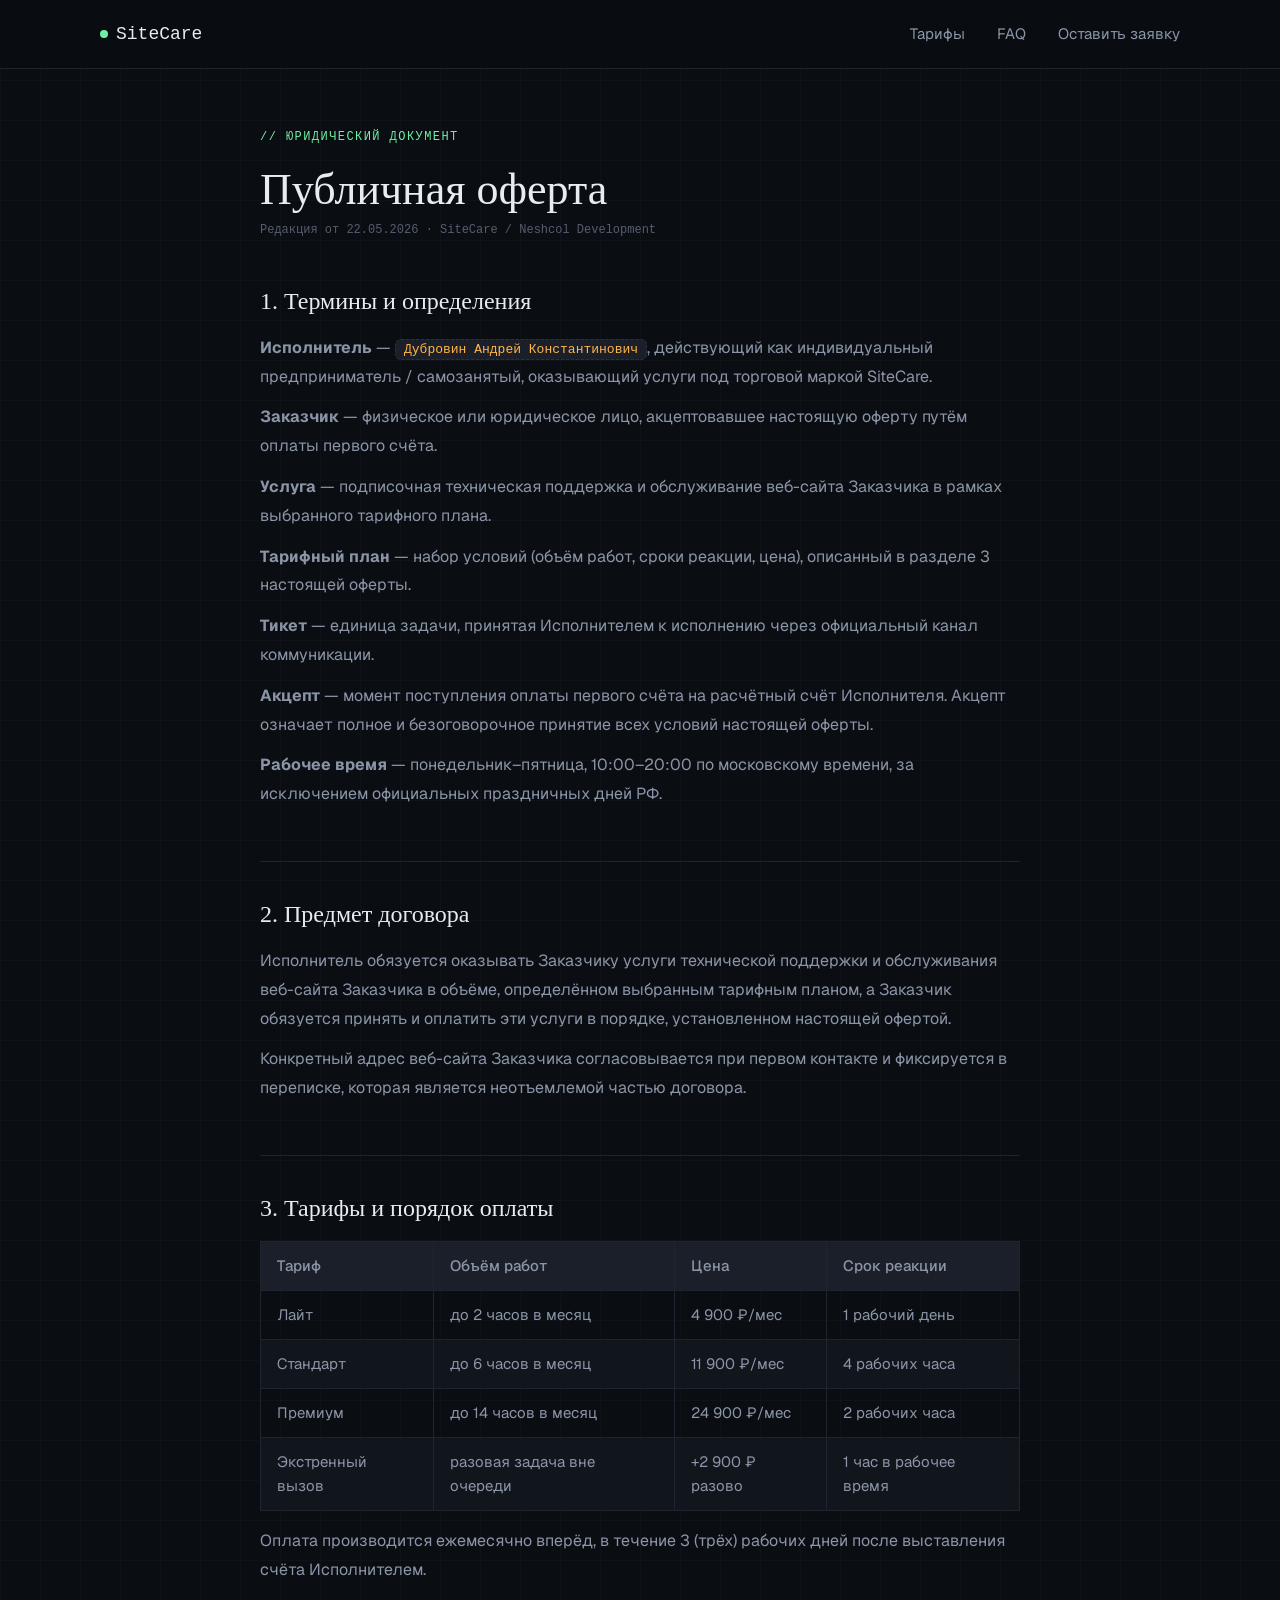
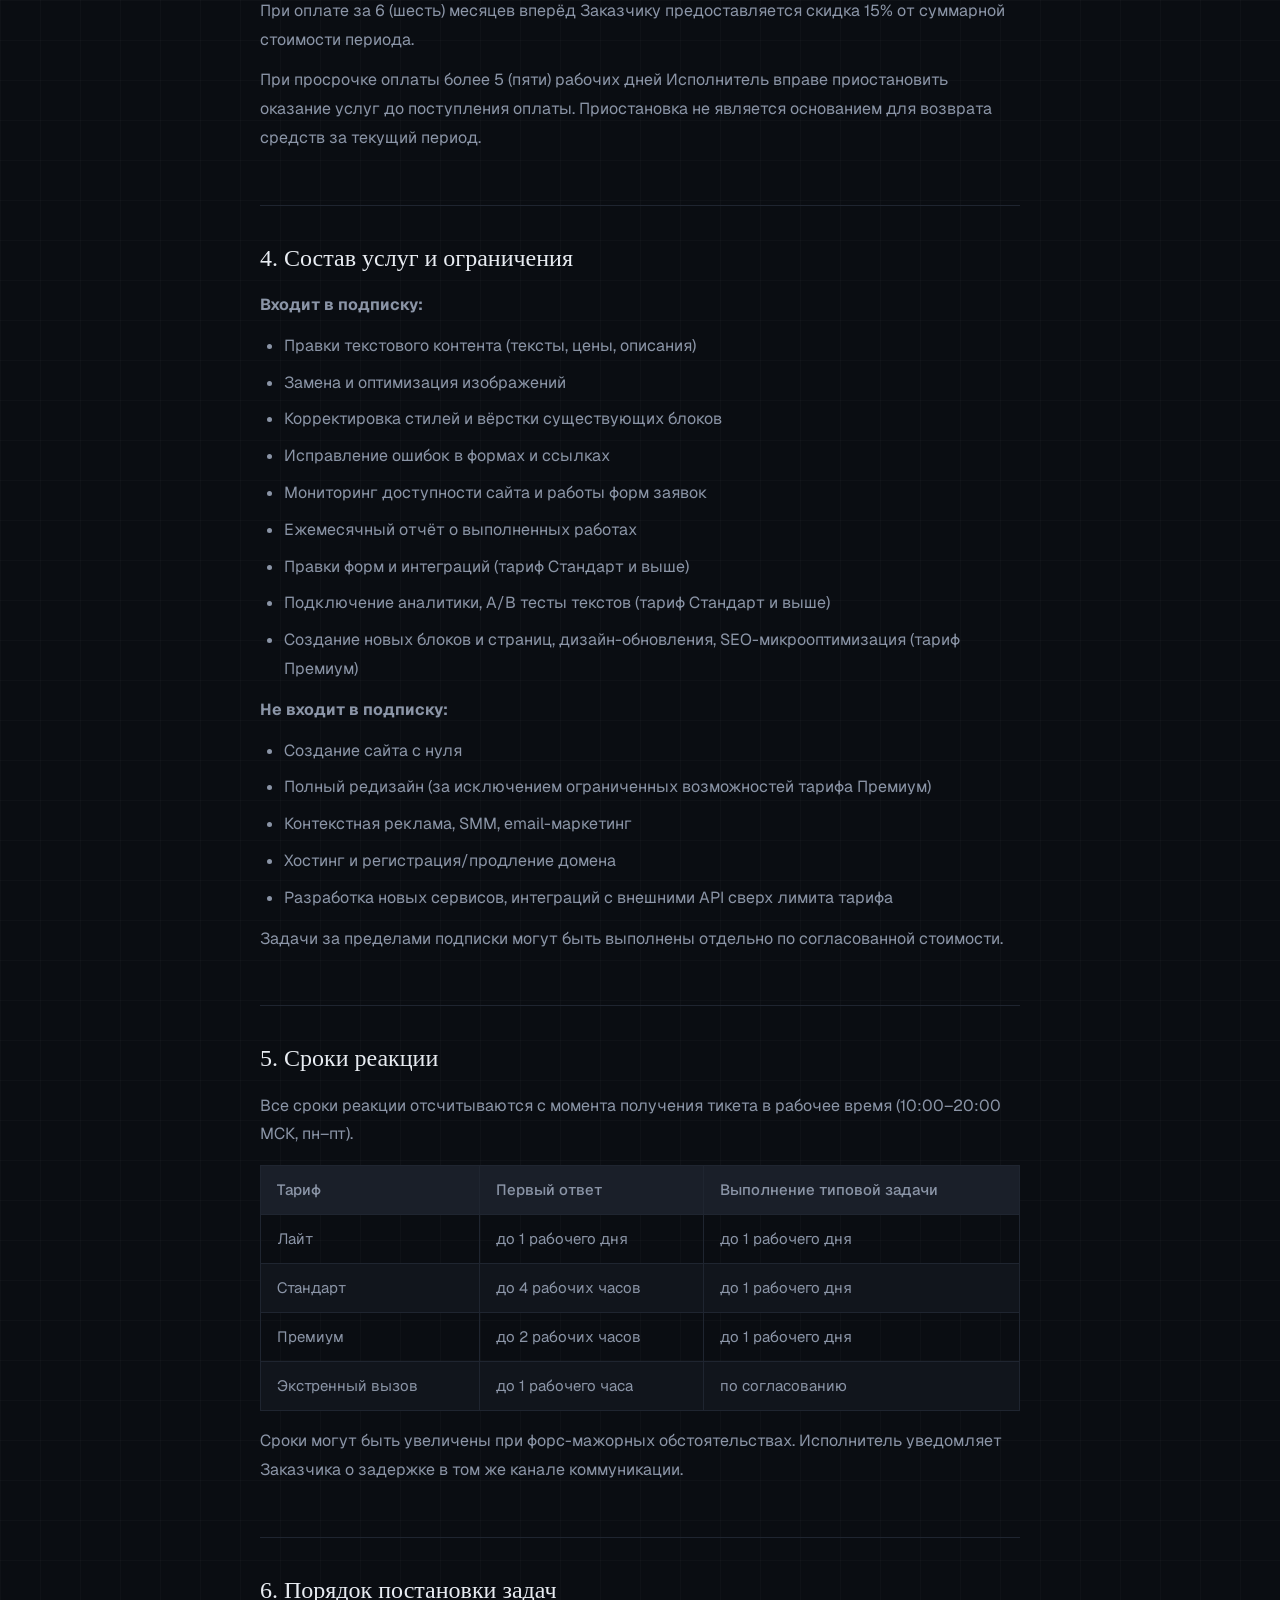
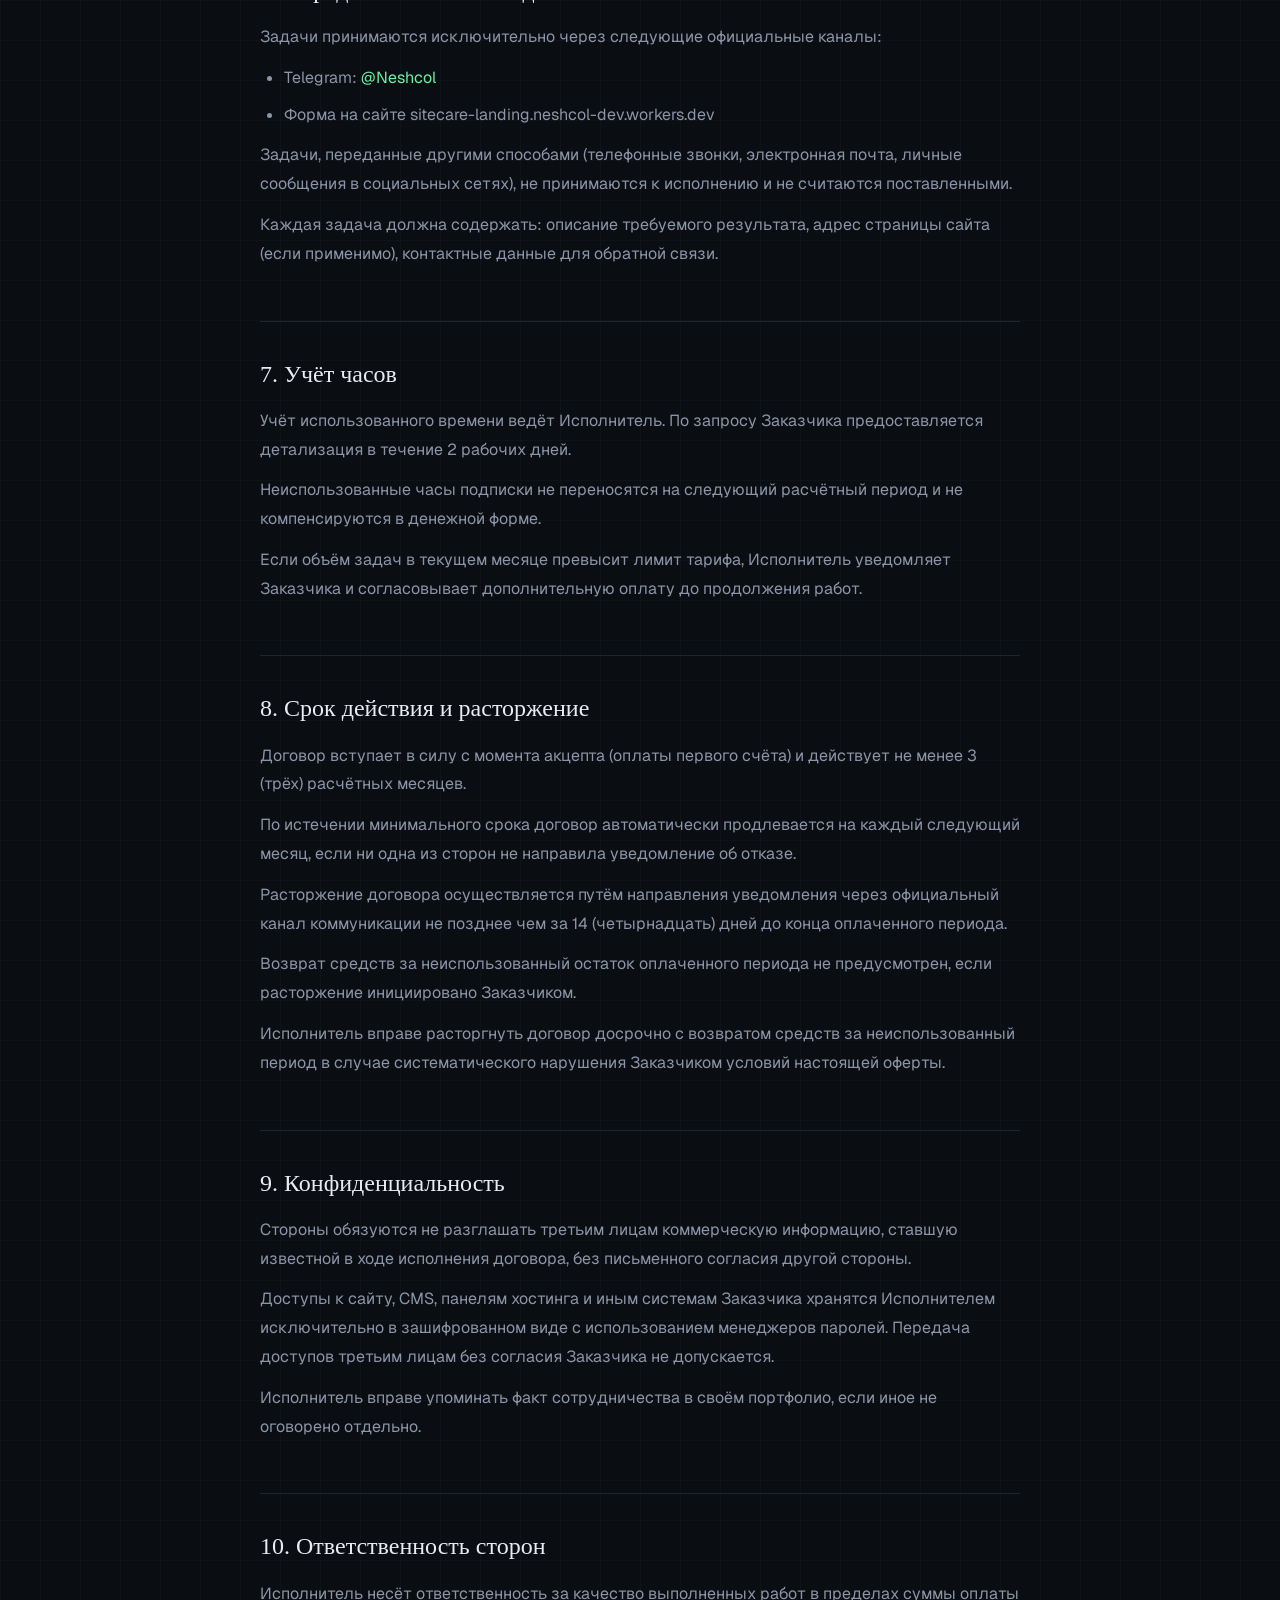
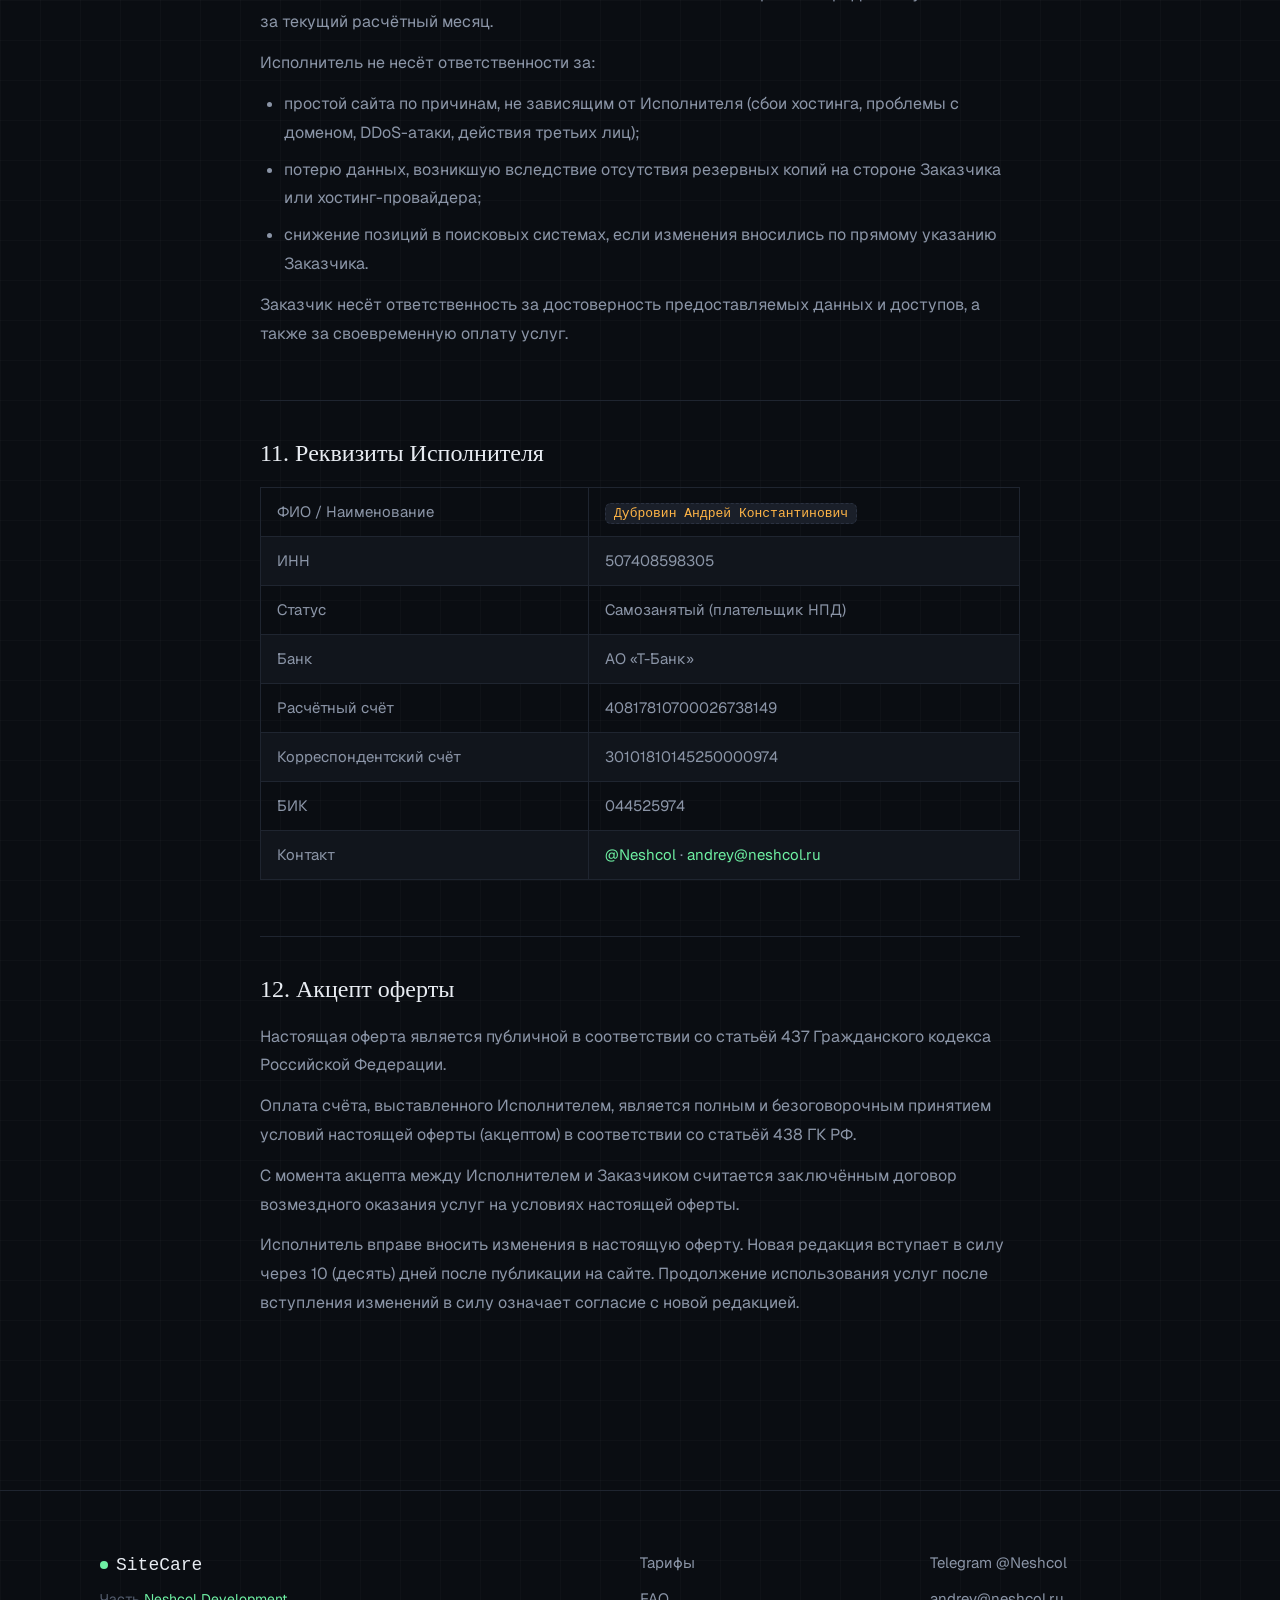
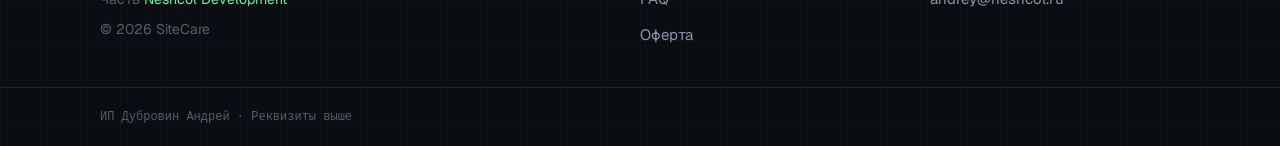
==== commit 25cdf537: "Fill legal offer with real requisites Co-Authored-By: Claude Sonnet 4.6 <noreply@anthropic.com>" ====
--- a/legal/offer.html
+++ b/legal/offer.html
@@ -38,7 +38,7 @@
 
     <div class="offer-section">
       <h2>1. Термины и определения</h2>
-      <p><strong>Исполнитель</strong> — <span class="placeholder">__ФИО__</span>, действующий как индивидуальный предприниматель / самозанятый, оказывающий услуги под торговой маркой SiteCare.</p>
+      <p><strong>Исполнитель</strong> — <span class="placeholder">Дубровин Андрей Константинович</span>, действующий как индивидуальный предприниматель / самозанятый, оказывающий услуги под торговой маркой SiteCare.</p>
       <p><strong>Заказчик</strong> — физическое или юридическое лицо, акцептовавшее настоящую оферту путём оплаты первого счёта.</p>
       <p><strong>Услуга</strong> — подписочная техническая поддержка и обслуживание веб-сайта Заказчика в рамках выбранного тарифного плана.</p>
       <p><strong>Тарифный план</strong> — набор условий (объём работ, сроки реакции, цена), описанный в разделе 3 настоящей оферты.</p>
@@ -210,13 +210,13 @@
       <h2>11. Реквизиты Исполнителя</h2>
       <table class="offer-table">
         <tbody>
-          <tr><td>ФИО / Наименование</td><td><span class="placeholder">__ФИО__</span></td></tr>
-          <tr><td>ИНН</td><td><span class="placeholder">__ИНН__</span></td></tr>
-          <tr><td>Статус</td><td><span class="placeholder">__ОГРНИП или статус самозанятого__</span></td></tr>
-          <tr><td>Банк</td><td><span class="placeholder">__Банк__</span></td></tr>
-          <tr><td>Расчётный счёт</td><td><span class="placeholder">__Р/с__</span></td></tr>
-          <tr><td>Корреспондентский счёт</td><td><span class="placeholder">__К/с__</span></td></tr>
-          <tr><td>БИК</td><td><span class="placeholder">__БИК__</span></td></tr>
+          <tr><td>ФИО / Наименование</td><td><span class="placeholder">Дубровин Андрей Константинович</span></td></tr>
+          <tr><td>ИНН</td><td>507408598305</td></tr>
+          <tr><td>Статус</td><td>Самозанятый (плательщик НПД)</td></tr>
+          <tr><td>Банк</td><td>АО «Т-Банк»</td></tr>
+          <tr><td>Расчётный счёт</td><td>40817810700026738149</td></tr>
+          <tr><td>Корреспондентский счёт</td><td>30101810145250000974</td></tr>
+          <tr><td>БИК</td><td>044525974</td></tr>
           <tr><td>Контакт</td><td><a href="https://t.me/Neshcol">@Neshcol</a> · <a href="mailto:andrey@neshcol.ru">andrey@neshcol.ru</a></td></tr>
         </tbody>
       </table>
